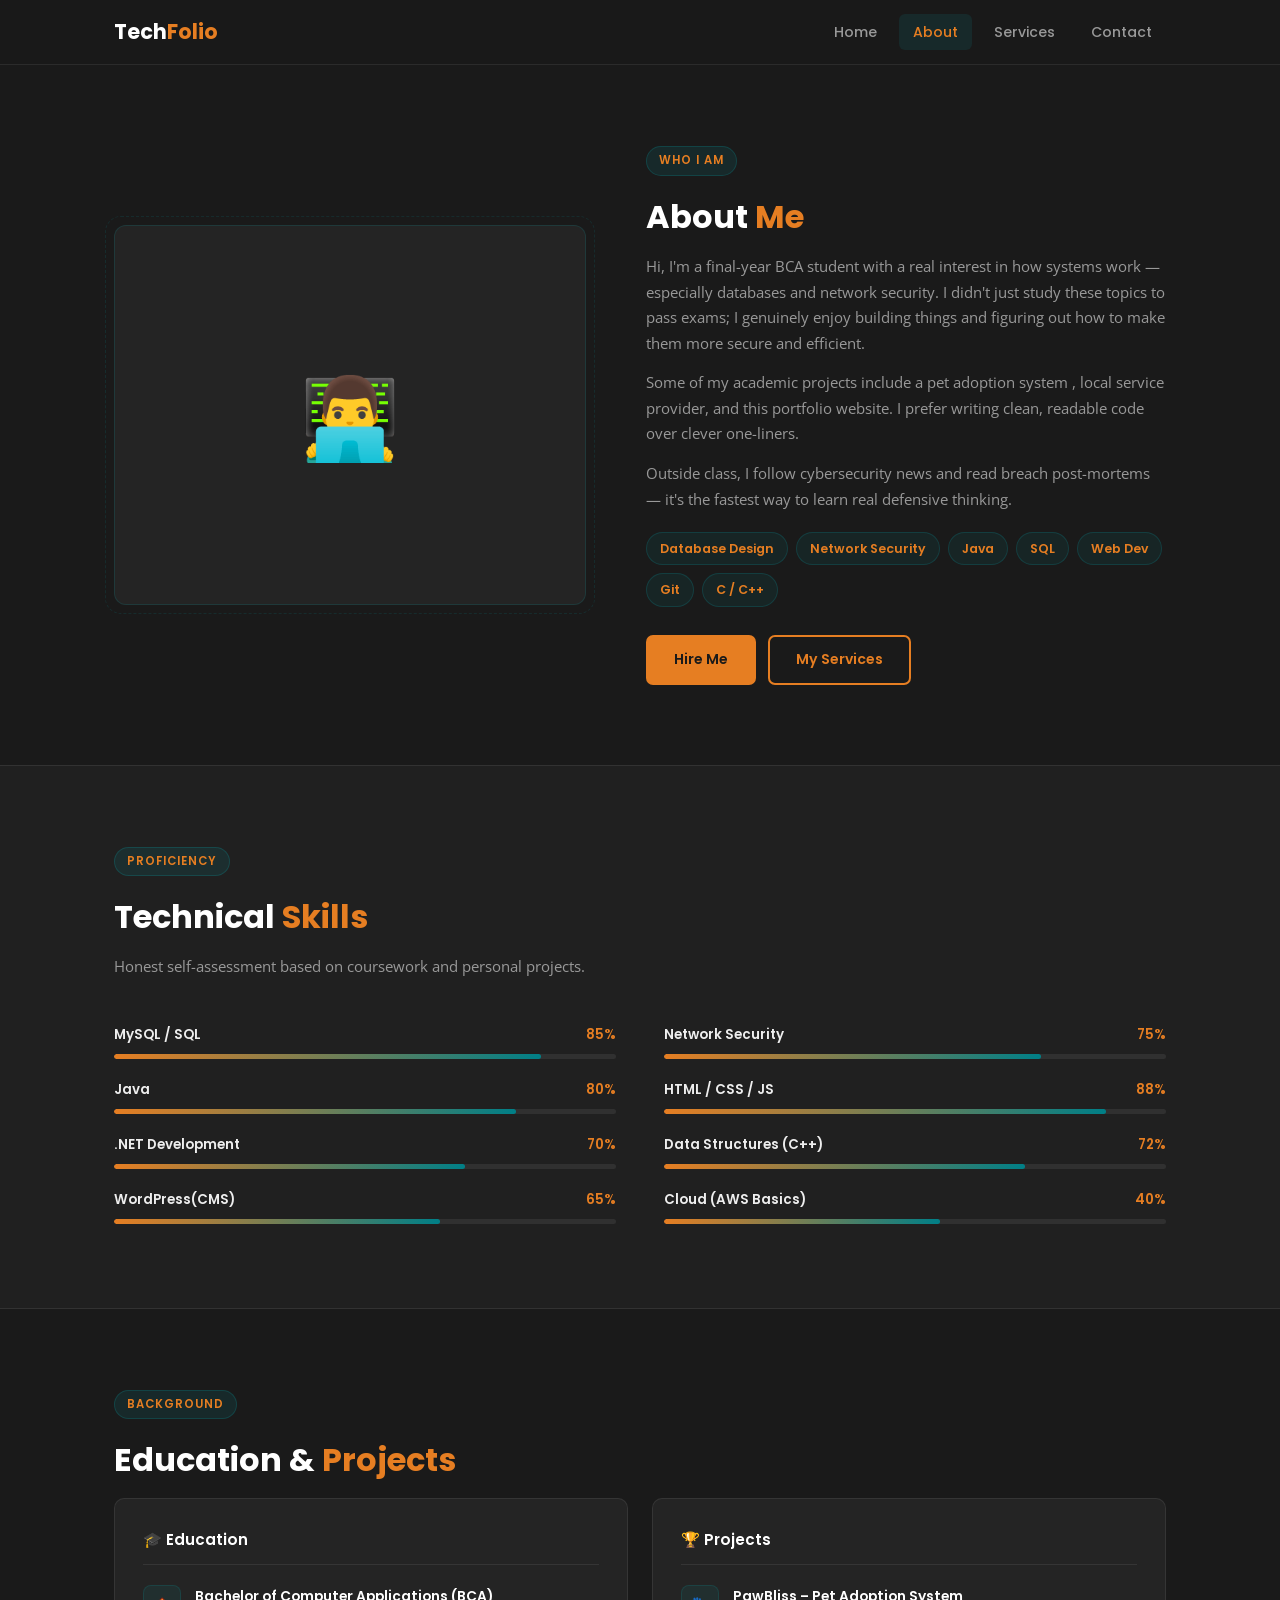
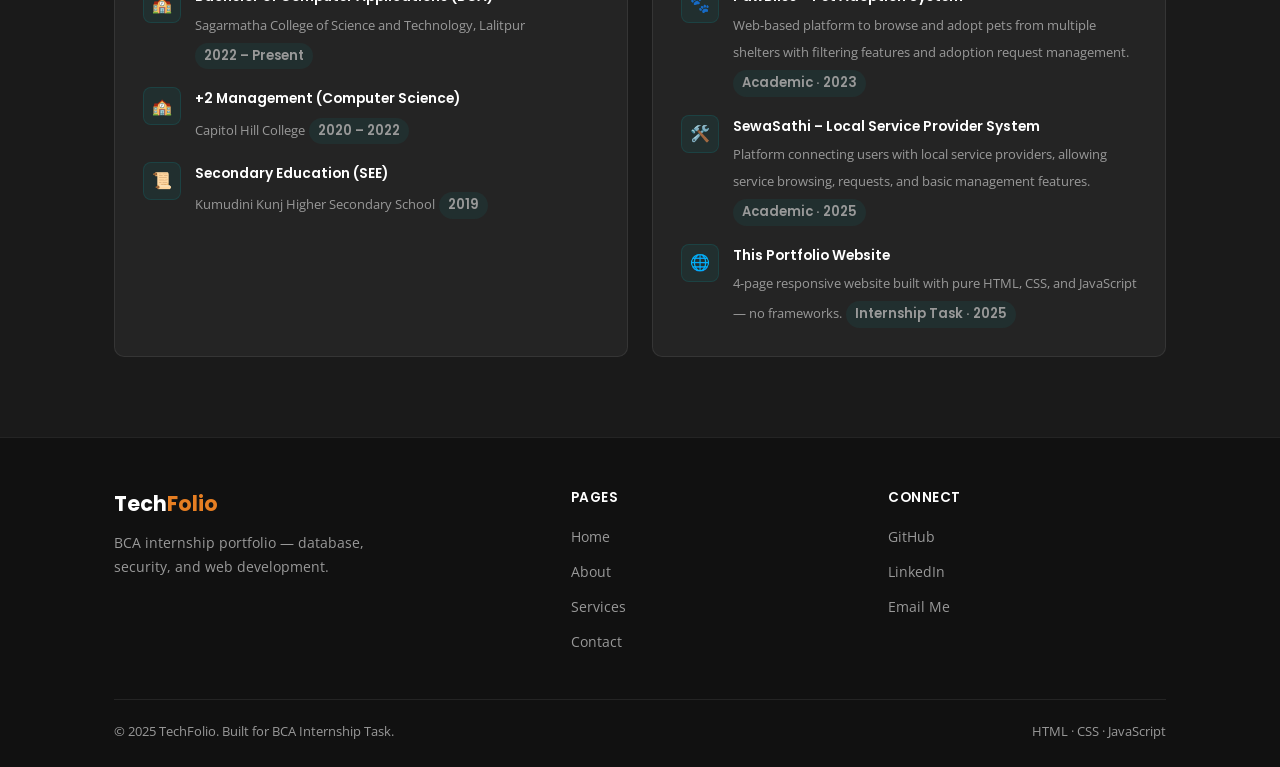
==== about.html @ 035f38fc "Complete About and Contact pages." ====
<!DOCTYPE html>
<html lang="en">
<head>
  <meta charset="UTF-8" />
  <meta name="viewport" content="width=device-width, initial-scale=1.0" />
  <title>About | TechFolio</title>
  <link rel="stylesheet" href="style.css" />
</head>
<body>

<!-- NAV -->
<nav>
  <div class="nav-wrap">
    <a href="index.html" class="logo">Tech<span>Folio</span></a>

    <ul class="nav-links" id="navLinks">
      <li><a href="index.html">Home</a></li>
      <li><a href="about.html" class="active">About</a></li>
      <li><a href="services.html">Services</a></li>
      <li><a href="contact.html">Contact</a></li>
    </ul>

    <button class="hamburger" id="hamburger" aria-label="Toggle menu">
      <span></span>
      <span></span>
      <span></span>
    </button>
  </div>
</nav>

<!-- ABOUT INTRO -->
<section class="section">
  <div class="wrap">
    <div class="about-grid">

      <!-- photo placeholder -->
      <div class="about-img">👨‍💻</div>

      <!-- text -->
      <div class="about-text">
        <span class="tag">Who I Am</span>
        <h1 class="section-title">About <span>Me</span></h1>

        <p>
          Hi, I'm a final-year BCA student with a real interest in how systems
          work — especially databases and network security. I didn't just study
          these topics to pass exams; I genuinely enjoy building things and
          figuring out how to make them more secure and efficient.
        </p>
        <p>
          Some of my academic projects include a pet adoption system
          , local service provider, and this
          portfolio website. I prefer writing clean, readable code over
          clever one-liners.
        </p>
        <p>
          Outside class, I follow cybersecurity news and read breach
          post-mortems — it's the fastest way to learn real defensive thinking.
          
        </p>

        <div class="pills">
          <span class="pill">Database Design</span>
          <span class="pill">Network Security</span>
          <span class="pill">Java</span>
          <span class="pill">SQL</span>
          <span class="pill">Web Dev</span>
          <span class="pill">Git</span>
          <span class="pill">C / C++</span>
        </div>

        <div style="margin-top:28px; display:flex; gap:12px; flex-wrap:wrap;">
          <a href="contact.html" class="btn btn-fill">Hire Me</a>
          <a href="services.html" class="btn btn-outline">My Services</a>
        </div>
      </div>

    </div>
  </div>
</section>

<!-- SKILLS BARS -->
<section class="section skills-bg">
  <div class="wrap">
    <span class="tag">Proficiency</span>
    <h2 class="section-title">Technical <span>Skills</span></h2>
    <p class="section-sub">
      Honest self-assessment based on coursework and personal projects.
    </p>

    <div class="skill-grid">

      <div class="skill-row">
        <div class="skill-top"><span>MySQL / SQL</span><span>85%</span></div>
        <div class="bar-track"><div class="bar-fill" data-w="85"></div></div>
      </div>

      <div class="skill-row">
        <div class="skill-top"><span>Network Security</span><span>75%</span></div>
        <div class="bar-track"><div class="bar-fill" data-w="75"></div></div>
      </div>

      <div class="skill-row">
        <div class="skill-top"><span>Java</span><span>80%</span></div>
        <div class="bar-track"><div class="bar-fill" data-w="80"></div></div>
      </div>

      <div class="skill-row">
        <div class="skill-top"><span>HTML / CSS / JS</span><span>88%</span></div>
        <div class="bar-track"><div class="bar-fill" data-w="88"></div></div>
      </div>

      <div class="skill-row">
        <div class="skill-top"><span>.NET Development</span><span>70%</span></div>
        <div class="bar-track"><div class="bar-fill" data-w="70"></div></div>
      </div>

      <div class="skill-row">
        <div class="skill-top"><span>Data Structures (C++)</span><span>72%</span></div>
        <div class="bar-track"><div class="bar-fill" data-w="72"></div></div>
      </div>

      <div class="skill-row">
        <div class="skill-top"><span>WordPress(CMS)</span><span>65%</span></div>
        <div class="bar-track"><div class="bar-fill" data-w="65"></div></div>
      </div>

      <div class="skill-row">
        <div class="skill-top"><span>Cloud (AWS Basics)</span><span>40%</span></div>
        <div class="bar-track"><div class="bar-fill" data-w="55"></div></div>
      </div>

    </div>
  </div>
</section>

<!-- EDUCATION & PROJECTS -->
<section class="section">
  <div class="wrap">
    <span class="tag">Background</span>
    <h2 class="section-title">Education &amp; <span>Projects</span></h2>

    <div class="info-grid">

      <!-- Education -->
      <div class="info-box">
        <h3>🎓 Education</h3>

        <div class="info-entry">
          <div class="entry-icon">🏫</div>
          <div class="entry-text">
            <strong>Bachelor of Computer Applications (BCA)</strong>
            <span>Sagarmatha College of Science and Technology, Lalitpur</span>
            <span class="entry-year">2022 – Present</span>
          </div>
        </div>

        <div class="info-entry">
          <div class="entry-icon">🏫</div>
          <div class="entry-text">
            <strong>+2 Management (Computer Science)</strong>
            <span>Capitol Hill College</span>
            <span class="entry-year">2020 – 2022</span>
          </div>
        </div>

        <div class="info-entry">
          <div class="entry-icon">📜</div>
          <div class="entry-text">
            <strong>Secondary Education (SEE)</strong>
            <span>Kumudini Kunj Higher Secondary School</span>
            <span class="entry-year">2019</span>
          </div>
        </div>
      </div>

<!-- Projects -->
<div class="info-box">
  <h3>🏆 Projects</h3>

  <div class="info-entry">
    <div class="entry-icon">🐾</div>
    <div class="entry-text">
      <strong>PawBliss – Pet Adoption System</strong>
      <span>Web-based platform to browse and adopt pets from multiple shelters with filtering features and adoption request management.</span>
      <span class="entry-year">Academic · 2023</span>
    </div>
  </div>

  <div class="info-entry">
    <div class="entry-icon">🛠️</div>
    <div class="entry-text">
      <strong>SewaSathi – Local Service Provider System</strong>
      <span>Platform connecting users with local service providers, allowing service browsing, requests, and basic management features.</span>
      <span class="entry-year">Academic · 2025</span>
    </div>
  </div>

        <div class="info-entry">
          <div class="entry-icon">🌐</div>
          <div class="entry-text">
            <strong>This Portfolio Website</strong>
            <span>4-page responsive website built with pure HTML, CSS, and JavaScript — no frameworks.</span>
            <span class="entry-year">Internship Task · 2025</span>
          </div>
        </div>
      </div>

    </div>
  </div>
</section>

<!-- FOOTER -->
<footer>
  <div class="footer-wrap">
    <div class="footer-top">
      <div class="footer-brand">
        <a href="index.html" class="logo">Tech<span>Folio</span></a>
        <p>BCA internship portfolio — database, security, and web development.</p>
      </div>
      <div class="footer-col">
        <h4>Pages</h4>
        <ul>
          <li><a href="index.html">Home</a></li>
          <li><a href="about.html">About</a></li>
          <li><a href="services.html">Services</a></li>
          <li><a href="contact.html">Contact</a></li>
        </ul>
      </div>
      <div class="footer-col">
        <h4>Connect</h4>
        <ul>
          <li><a href="#">GitHub</a></li>
          <li><a href="#">LinkedIn</a></li>
          <li><a href="contact.html">Email Me</a></li>
        </ul>
      </div>
    </div>
    <div class="footer-bottom">
      <p>© 2025 TechFolio. Built for BCA Internship Task.</p>
      <p>HTML · CSS · JavaScript</p>
    </div>
  </div>
</footer>

<script>
  /* Nav toggle */
  var btn   = document.getElementById('hamburger');
  var links = document.getElementById('navLinks');

  btn.addEventListener('click', function () {
    links.classList.toggle('open');
  });

  links.querySelectorAll('a').forEach(function (a) {
    a.addEventListener('click', function () { links.classList.remove('open'); });
  });

  /* Skill bars — animate when they scroll into view */
  var fills = document.querySelectorAll('.bar-fill');

  var observer = new IntersectionObserver(function (entries) {
    entries.forEach(function (entry) {
      if (entry.isIntersecting) {
        var el = entry.target;
        el.style.width = el.getAttribute('data-w') + '%';
        observer.unobserve(el);
      }
    });
  }, { threshold: 0.4 });

  fills.forEach(function (el) { observer.observe(el); });
</script>

</body>
</html>
---- style.css ----
@import url('https://fonts.googleapis.com/css2?family=Poppins:wght@400;600;700&family=Open+Sans:wght@400;500&display=swap');

* {
  margin: 0;
  padding: 0;
  box-sizing: border-box;
}

:root {
  --dark: #1a1a1a;
  --accent:#e67e22;
  --gray: #eeeeee;
  --muted: #999;
  --card: #242424;
  --border: rgba(255,255,255,0.08);
}

body {
  font-family: 'Open Sans', sans-serif;
  background: var(--dark);
  color: var(--gray);
  line-height: 1.7;
}

a {
  text-decoration: none;
  color: inherit;
}

ul {
  list-style: none;
}

/* ---- NAV ---- */

nav {
  position: sticky;
  top: 0;
  z-index: 100;
  background: rgba(26,26,26,0.95);
  backdrop-filter: blur(8px);
  border-bottom: 1px solid var(--border);
  height: 65px;
  display: flex;
  align-items: center;
}

.nav-wrap {
  max-width: 1100px;
  margin: 0 auto;
  padding: 0 24px;
  width: 100%;
  display: flex;
  align-items: center;
  justify-content: space-between;
}

.logo {
  font-family: 'Poppins', sans-serif;
  font-size: 1.3rem;
  font-weight: 700;
  color: #fff;
}

.logo span {
  color: var(--accent);
}

.nav-links {
  display: flex;
  gap: 8px;
}

.nav-links a {
  font-family: 'Poppins', sans-serif;
  font-size: 0.88rem;
  font-weight: 500;
  color: var(--muted);
  padding: 8px 14px;
  border-radius: 6px;
  transition: all 0.25s;
}

.nav-links a:hover {
  color: #fff;
  background: rgba(255,255,255,0.06);
}

.nav-links a.active {
  color: var(--accent);
  background: rgba(0,173,181,0.1);
}

/* hamburger */
.hamburger {
  display: none;
  flex-direction: column;
  gap: 5px;
  background: none;
  border: none;
  cursor: pointer;
  padding: 4px;
}

.hamburger span {
  display: block;
  width: 22px;
  height: 2px;
  background: var(--gray);
  border-radius: 2px;
  transition: 0.25s;
}

/* ---- FOOTER ---- */

footer {
  background: #111;
  border-top: 1px solid var(--border);
  padding: 48px 0 24px;
}

.footer-wrap {
  max-width: 1100px;
  margin: 0 auto;
  padding: 0 24px;
}

.footer-top {
  display: grid;
  grid-template-columns: 1.5fr 1fr 1fr;
  gap: 40px;
  padding-bottom: 36px;
  border-bottom: 1px solid var(--border);
}

.footer-brand p {
  color: var(--muted);
  font-size: 0.88rem;
  margin-top: 10px;
  max-width: 250px;
}

.footer-col h4 {
  font-family: 'Poppins', sans-serif;
  font-size: 0.85rem;
  font-weight: 600;
  color: #fff;
  margin-bottom: 14px;
  text-transform: uppercase;
  letter-spacing: 0.5px;
}

.footer-col li {
  margin-bottom: 8px;
}

.footer-col li a {
  color: var(--muted);
  font-size: 0.88rem;
  transition: color 0.2s;
}

.footer-col li a:hover {
  color: var(--accent);
}

.footer-bottom {
  display: flex;
  justify-content: space-between;
  align-items: center;
  padding-top: 20px;
  font-size: 0.82rem;
  color: var(--muted);
}

/* ---- SHARED UTILITIES ---- */

.wrap {
  max-width: 1100px;
  margin: 0 auto;
  padding: 0 24px;
}

.section {
  padding: 80px 0;
}

.tag {
  display: inline-block;
  font-family: 'Poppins', sans-serif;
  font-size: 0.72rem;
  font-weight: 600;
  color: var(--accent);
  background: rgba(0,173,181,0.1);
  border: 1px solid rgba(0,173,181,0.2);
  padding: 4px 12px;
  border-radius: 20px;
  letter-spacing: 1px;
  text-transform: uppercase;
  margin-bottom: 14px;
}

h1, h2, h3 {
  font-family: 'Poppins', sans-serif;
}

.section-title {
  font-size: 2rem;
  font-weight: 700;
  color: #fff;
  margin-bottom: 10px;
}

.section-title span {
  color: var(--accent);
}

.section-sub {
  color: var(--muted);
  font-size: 0.95rem;
  margin-bottom: 44px;
  max-width: 520px;
}

.btn {
  display: inline-block;
  padding: 11px 26px;
  border-radius: 7px;
  font-family: 'Poppins', sans-serif;
  font-size: 0.88rem;
  font-weight: 600;
  cursor: pointer;
  transition: all 0.25s;
  border: 2px solid transparent;
}

.btn-fill {
  background: var(--accent);
  color: var(--dark);
}

.btn-fill:hover {
  background: #a94400;
  transform: translateY(-2px);
}

.btn-outline {
  background: transparent;
  border-color: var(--accent);
  color: var(--accent);
}

.btn-outline:hover {
  background: var(--accent);
  color: var(--dark);
  transform: translateY(-2px);
}

/* ---- HOME PAGE ---- */

.hero {
  min-height: calc(100vh - 65px);
  display: flex;
  align-items: center;
  padding: 60px 0;
  position: relative;
  overflow: hidden;
}

/* subtle dot pattern */
.hero::before {
  content: '';
  position: absolute;
  inset: 0;
  background-image: radial-gradient(rgba(0,173,181,0.08) 1px, transparent 1px);
  background-size: 30px 30px;
  pointer-events: none;
}

.hero-inner {
  position: relative;
  z-index: 1;
}

.hero-badge {
  font-family: 'Poppins', sans-serif;
  font-size: 0.78rem;
  font-weight: 600;
  color: var(--accent);
  letter-spacing: 1.5px;
  text-transform: uppercase;
  margin-bottom: 18px;
  display: flex;
  align-items: center;
  gap: 10px;
}

.hero-badge::before {
  content: '';
  display: block;
  width: 24px;
  height: 2px;
  background: var(--accent);
}

.hero h1 {
  font-size: clamp(2.2rem, 5vw, 3.6rem);
  font-weight: 700;
  color: #fff;
  line-height: 1.15;
  margin-bottom: 18px;
  letter-spacing: -1px;
}

.hero h1 span {
  color: var(--accent);
}

.hero p {
  color: var(--muted);
  font-size: 1rem;
  max-width: 480px;
  margin-bottom: 32px;
}

.hero-btns {
  display: flex;
  gap: 14px;
  flex-wrap: wrap;
}

.hero-stats {
  display: flex;
  gap: 40px;
  margin-top: 52px;
  padding-top: 36px;
  border-top: 1px solid var(--border);
}

.hero-stats div h3 {
  font-size: 1.9rem;
  font-weight: 700;
  color: var(--accent);
}

.hero-stats div p {
  font-size: 0.82rem;
  color: var(--muted);
  margin: 0;
}

/* service cards on home */
.cards-grid {
  display: grid;
  grid-template-columns: repeat(2, 1fr);
  gap: 20px;
}

.card {
  background: var(--card);
  border: 1px solid var(--border);
  border-radius: 10px;
  padding: 28px;
  transition: all 0.25s;
  position: relative;
  overflow: hidden;
}

.card::before {
  content: '';
  position: absolute;
  top: 0;
  left: 0;
  width: 3px;
  height: 0;
  background: var(--accent);
  transition: height 0.35s;
}

.card:hover::before {
  height: 100%;
}

.card:hover {
  border-color: var(--accent);
  box-shadow: 0 10px 30px -15px rgba(230, 126, 34, 0.3);
  transform: translateY(-5px);
}

.card-icon {
  font-size: 1.5rem;
  margin-bottom: 14px;
}

.card h3 {
  font-size: 1rem;
  font-weight: 600;
  color: #fff;
  margin-bottom: 8px;
}

.card p {
  font-size: 0.88rem;
  color: var(--muted);
}

.cta-box {
  background: rgba(0,173,181,0.06);
  border: 1px solid rgba(0,173,181,0.18);
  border-radius: 12px;
  padding: 56px 40px;
  text-align: center;
}

.cta-box h2 {
  font-size: 1.8rem;
  font-weight: 700;
  color: #fff;
  margin-bottom: 10px;
}

.cta-box p {
  color: var(--muted);
  margin-bottom: 26px;
}

.cta-btns {
  display: flex;
  gap: 14px;
  justify-content: center;
  flex-wrap: wrap;
}

/* ---- ABOUT PAGE ---- */

.about-grid {
  display: grid;
  grid-template-columns: 1fr 1.1fr;
  gap: 60px;
  align-items: center;
}

.about-img {
  background: var(--card);
  border: 1px solid rgba(0,173,181,0.15);
  border-radius: 12px;
  height: 380px;
  display: flex;
  align-items: center;
  justify-content: center;
  font-size: 5rem;
  position: relative;
}

.about-img::after {
  content: '';
  position: absolute;
  inset: -10px;
  border: 1px dashed rgba(0,173,181,0.12);
  border-radius: 16px;
}

.about-text p {
  color: var(--muted);
  font-size: 0.94rem;
  margin-bottom: 14px;
}

.pills {
  display: flex;
  flex-wrap: wrap;
  gap: 8px;
  margin-top: 20px;
}

.pill {
  font-family: 'Poppins', sans-serif;
  font-size: 0.78rem;
  font-weight: 600;
  color: var(--accent);
  background: rgba(0,173,181,0.08);
  border: 1px solid rgba(0,173,181,0.18);
  padding: 5px 13px;
  border-radius: 20px;
}

/* skill bars */
.skills-bg {
  background: #202020;
  border-top: 1px solid var(--border);
  border-bottom: 1px solid var(--border);
}

.skill-grid {
  display: grid;
  grid-template-columns: 1fr 1fr;
  gap: 16px 48px;
}

.skill-row {
  margin-bottom: 4px;
}

.skill-top {
  display: flex;
  justify-content: space-between;
  font-family: 'Poppins', sans-serif;
  font-size: 0.84rem;
  font-weight: 600;
  color: var(--gray);
  margin-bottom: 7px;
}

.skill-top span:last-child {
  color: var(--accent);
}

.bar-track {
  background: rgba(255,255,255,0.07);
  border-radius: 4px;
  height: 5px;
  overflow: hidden;
}

.bar-fill {
  height: 100%;
  background: linear-gradient(90deg, var(--accent), #007f87);
  border-radius: 4px;
  width: 0;
  transition: width 1.2s ease;
}

/* info cards */
.info-grid {
  display: grid;
  grid-template-columns: 1fr 1fr;
  gap: 24px;
}

.info-box {
  background: var(--card);
  border: 1px solid var(--border);
  border-radius: 10px;
  padding: 28px;
}

.info-box h3 {
  font-size: 0.95rem;
  font-weight: 600;
  color: #fff;
  margin-bottom: 20px;
  padding-bottom: 12px;
  border-bottom: 1px solid var(--border);
}

.info-entry {
  display: flex;
  gap: 14px;
  margin-bottom: 18px;
}

.info-entry:last-child {
  margin-bottom: 0;
}

.entry-icon {
  width: 38px;
  height: 38px;
  background: rgba(0,173,181,0.08);
  border: 1px solid rgba(0,173,181,0.15);
  border-radius: 8px;
  display: flex;
  align-items: center;
  justify-content: center;
  font-size: 1rem;
  flex-shrink: 0;
}

.entry-text strong {
  display: block;
  font-family: 'Poppins', sans-serif;
  font-size: 0.86rem;
  font-weight: 600;
  color: #fff;
  margin-bottom: 2px;
}

.entry-text span {
  font-size: 0.82rem;
  color: var(--muted);
}

.entry-year {
  display: inline-block;
  margin-top: 5px;
  font-family: 'Poppins', sans-serif;
  font-size: 0.72rem;
  font-weight: 600;
  color: var(--accent);
  background: rgba(0,173,181,0.08);
  padding: 2px 9px;
  border-radius: 20px;
}

/* ---- SERVICES PAGE ---- */

.services-grid {
  display: grid;
  grid-template-columns: repeat(3, 1fr);
  gap: 22px;
}

.svc-card {
  background: var(--card);
  border: 1px solid var(--border);
  border-radius: 10px;
  padding: 30px 26px;
  transition: all 0.25s;
  position: relative;
  overflow: hidden;
}

.svc-card::before {
  content: '';
  position: absolute;
  top: 0; left: 0;
  width: 3px;
  height: 0;
  background: var(--accent);
  transition: height 0.35s;
}

.svc-card:hover::before {
  height: 100%;
}

.svc-card:hover {
  border-color: rgba(0,173,181,0.2);
  transform: translateY(-4px);
}

.svc-icon {
  font-size: 1.6rem;
  margin-bottom: 16px;
}

.svc-card h3 {
  font-size: 1rem;
  font-weight: 600;
  color: #fff;
  margin-bottom: 10px;
}

.svc-card p {
  font-size: 0.86rem;
  color: var(--muted);
  line-height: 1.7;
  margin-bottom: 16px;
}

.svc-tags {
  display: flex;
  flex-wrap: wrap;
  gap: 6px;
}

.svc-tag {
  font-family: 'Poppins', sans-serif;
  font-size: 0.72rem;
  font-weight: 600;
  color: var(--accent);
  background: rgba(0,173,181,0.07);
  border: 1px solid rgba(0,173,181,0.15);
  padding: 3px 9px;
  border-radius: 5px;
}

.steps-grid {
  display: grid;
  grid-template-columns: repeat(4, 1fr);
  gap: 20px;
  text-align: center;
}

.step-num {
  width: 50px;
  height: 50px;
  border-radius: 50%;
  background: rgba(0,173,181,0.1);
  border: 2px solid rgba(0,173,181,0.25);
  display: flex;
  align-items: center;
  justify-content: center;
  font-family: 'Poppins', sans-serif;
  font-size: 1rem;
  font-weight: 700;
  color: var(--accent);
  margin: 0 auto 14px;
}

.step h4 {
  font-size: 0.9rem;
  font-weight: 600;
  color: #fff;
  margin-bottom: 6px;
}

.step p {
  font-size: 0.82rem;
  color: var(--muted);
}

.tech-list {
  display: flex;
  flex-wrap: wrap;
  justify-content: center;
  gap: 10px;
  margin-top: 36px;
}

.tech-pill {
  font-family: 'Poppins', sans-serif;
  font-size: 0.8rem;
  font-weight: 600;
  color: var(--muted);
  background: var(--card);
  border: 1px solid var(--border);
  padding: 9px 16px;
  border-radius: 7px;
  transition: all 0.2s;
}

.tech-pill:hover {
  border-color: var(--accent);
  color: var(--accent);
}

/* ---- CONTACT PAGE ---- */

.contact-layout {
  display: grid;
  grid-template-columns: 1fr 1.6fr;
  gap: 44px;
  align-items: start;
}

.contact-info h3 {
  font-size: 1.2rem;
  font-weight: 700;
  color: #fff;
  margin-bottom: 10px;
}

.contact-info > p {
  color: var(--muted);
  font-size: 0.9rem;
  margin-bottom: 28px;
}

.c-items {
  display: flex;
  flex-direction: column;
  gap: 14px;
}

.c-item {
  display: flex;
  gap: 14px;
  align-items: flex-start;
  background: var(--card);
  border: 1px solid var(--border);
  border-radius: 9px;
  padding: 16px;
  transition: border-color 0.2s;
}

.c-item:hover {
  border-color: rgba(0,173,181,0.2);
}

.c-icon {
  width: 40px;
  height: 40px;
  background: rgba(0,173,181,0.08);
  border: 1px solid rgba(0,173,181,0.15);
  border-radius: 8px;
  display: flex;
  align-items: center;
  justify-content: center;
  font-size: 1rem;
  flex-shrink: 0;
}

.c-text strong {
  display: block;
  font-family: 'Poppins', sans-serif;
  font-size: 0.8rem;
  font-weight: 700;
  color: var(--muted);
  text-transform: uppercase;
  letter-spacing: 0.4px;
  margin-bottom: 2px;
}

.c-text span {
  font-size: 0.88rem;
  color: #fff;
}

.form-box {
  background: var(--card);
  border: 1px solid var(--border);
  border-radius: 12px;
  padding: 36px;
}

.form-box h3 {
  font-size: 1.1rem;
  font-weight: 700;
  color: #fff;
  margin-bottom: 6px;
}

.form-box > p {
  color: var(--muted);
  font-size: 0.86rem;
  margin-bottom: 24px;
}

.row2 {
  display: grid;
  grid-template-columns: 1fr 1fr;
  gap: 14px;
}

.form-group {
  display: flex;
  flex-direction: column;
  margin-bottom: 16px;
}

.form-group label {
  font-family: 'Poppins', sans-serif;
  font-size: 0.78rem;
  font-weight: 600;
  color: var(--muted);
  text-transform: uppercase;
  letter-spacing: 0.4px;
  margin-bottom: 6px;
}

.form-group input,
.form-group select,
.form-group textarea {
  background: rgba(255,255,255,0.04);
  border: 1px solid rgba(255,255,255,0.09);
  border-radius: 7px;
  color: var(--gray);
  font-family: 'Open Sans', sans-serif;
  font-size: 0.9rem;
  padding: 11px 14px;
  outline: none;
  transition: border-color 0.2s;
}

.form-group input::placeholder,
.form-group textarea::placeholder {
  color: rgba(153,153,153,0.4);
}

.form-group input:focus,
.form-group select:focus,
.form-group textarea:focus {
  border-color: var(--accent);
}

.form-group select option {
  background: #2a2a2a;
}

.form-group textarea {
  resize: vertical;
  min-height: 120px;
}

.submit-btn {
  width: 100%;
  padding: 13px;
  text-align: center;
  margin-top: 6px;
}

.form-msg {
  display: none;
  margin-top: 14px;
  padding: 12px 16px;
  border-radius: 7px;
  font-family: 'Poppins', sans-serif;
  font-size: 0.86rem;
  font-weight: 600;
}

.form-msg.ok {
  display: block;
  background: rgba(34,197,94,0.08);
  border: 1px solid rgba(34,197,94,0.2);
  color: #22c55e;
}

.form-msg.err {
  display: block;
  background: rgba(248,113,113,0.08);
  border: 1px solid rgba(248,113,113,0.2);
  color: #f87171;
}

/* ---- RESPONSIVE ---- */

@media (max-width: 900px) {
  .services-grid { grid-template-columns: repeat(2, 1fr); }
  .steps-grid    { grid-template-columns: repeat(2, 1fr); }
  .footer-top    { grid-template-columns: 1fr 1fr; }
}

@media (max-width: 700px) {
  .nav-links {
    display: none;
    position: fixed;
    top: 65px;
    left: 0; right: 0;
    background: rgba(26,26,26,0.98);
    backdrop-filter: blur(12px);
    flex-direction: column;
    padding: 16px;
    border-bottom: 1px solid var(--border);
    gap: 4px;
  }

  .nav-links.open { display: flex; }
  .nav-links a    { padding: 12px 14px; }
  .hamburger      { display: flex; }

  .cards-grid      { grid-template-columns: 1fr; }
  .about-grid      { grid-template-columns: 1fr; }
  .about-img       { display: none; }
  .skill-grid      { grid-template-columns: 1fr; }
  .info-grid       { grid-template-columns: 1fr; }
  .services-grid   { grid-template-columns: 1fr; }
  .contact-layout  { grid-template-columns: 1fr; }
  .row2            { grid-template-columns: 1fr; }
  .footer-top      { grid-template-columns: 1fr; }
  .footer-bottom   { flex-direction: column; gap: 8px; text-align: center; }
  .hero-stats      { flex-wrap: wrap; gap: 24px; }
}

@media (max-width: 480px) {
  .hero h1         { font-size: 2rem; }
  .hero-btns       { flex-direction: column; }
  .hero-btns .btn  { width: 100%; text-align: center; }
  .form-box        { padding: 24px 18px; }
  .section-title   { font-size: 1.6rem; }
}
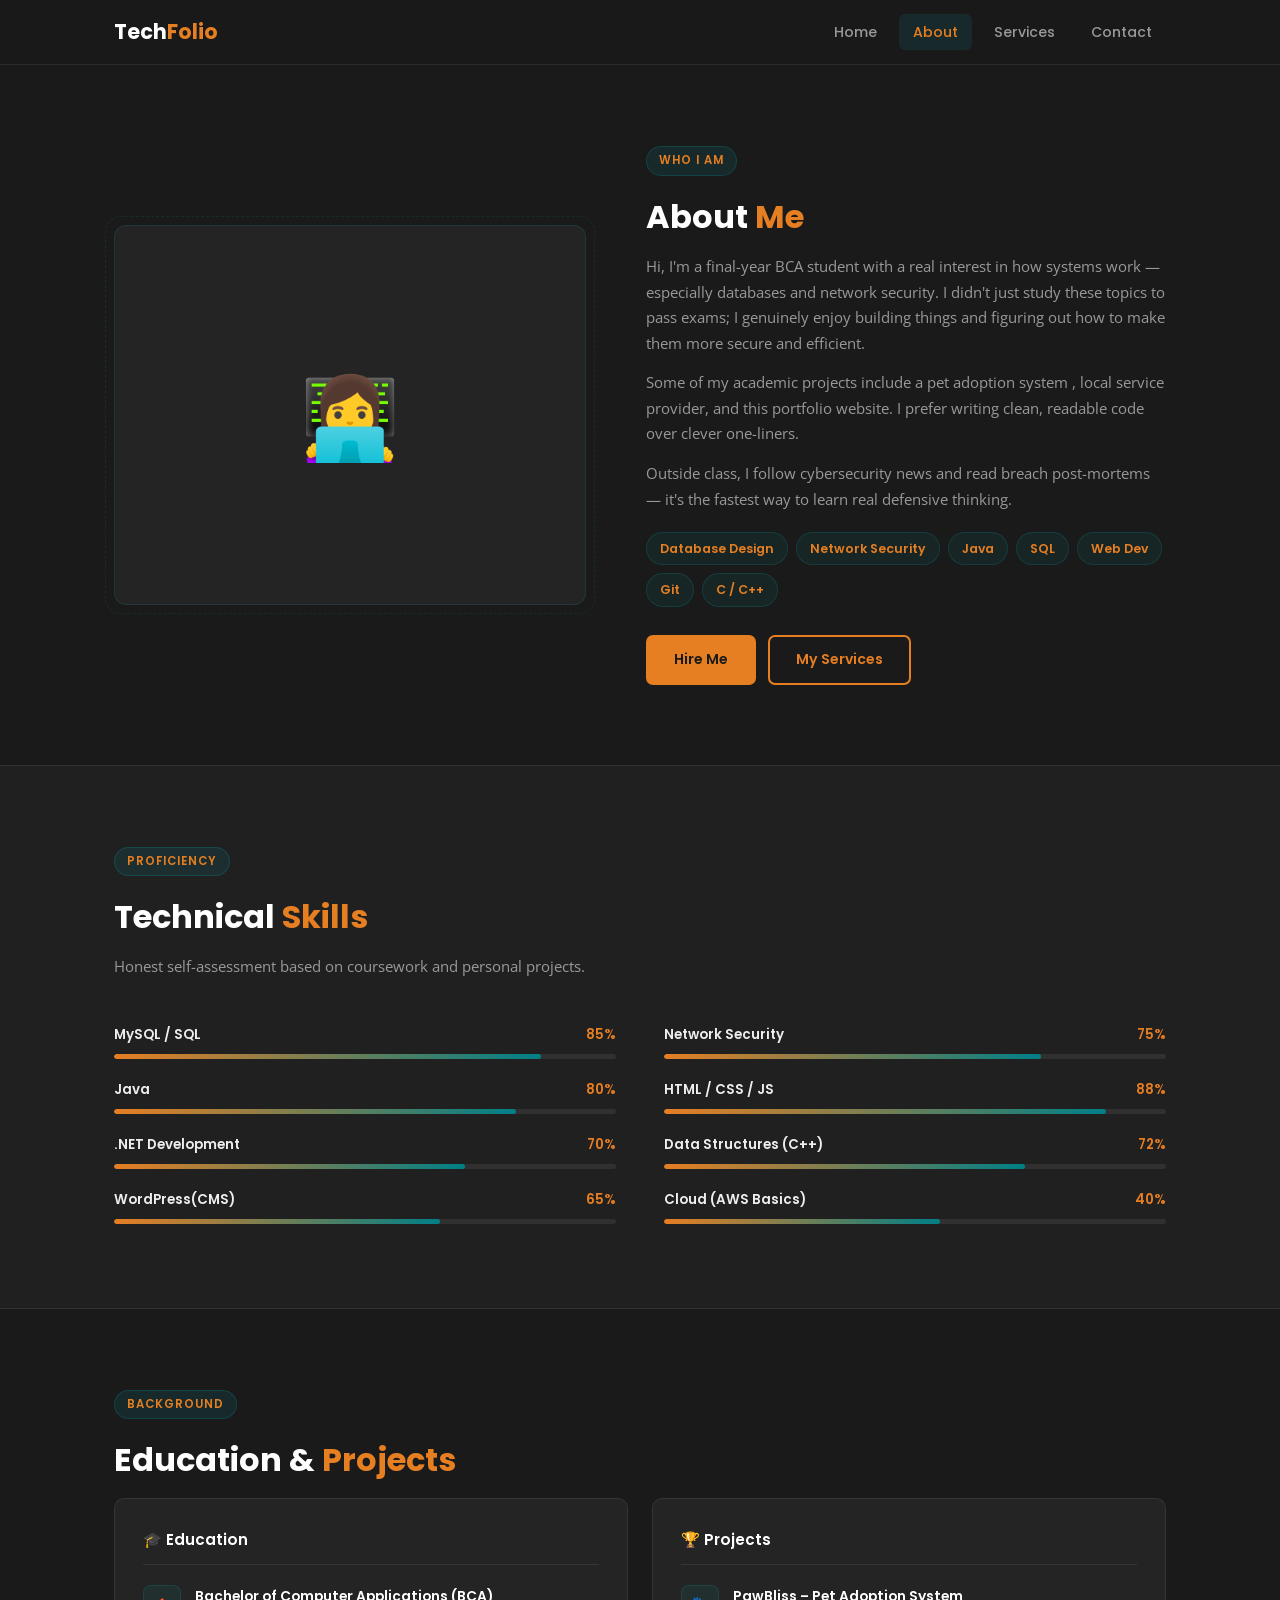
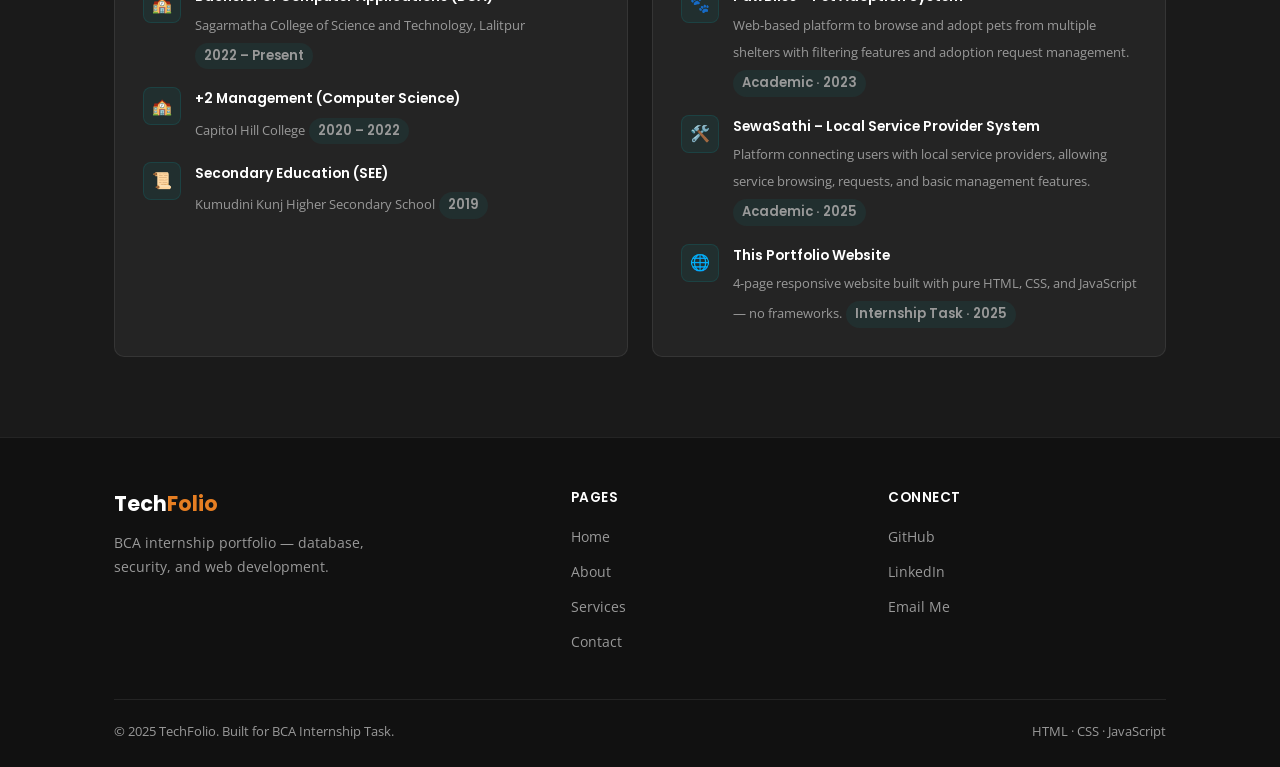
==== commit 017a5ff9: "Update about.html" ====
--- a/about.html
+++ b/about.html
@@ -34,8 +34,7 @@
     <div class="about-grid">
 
       <!-- photo placeholder -->
-      <div class="about-img">👨‍💻</div>
-
+      <div class="about-img">👩‍💻</div>
       <!-- text -->
       <div class="about-text">
         <span class="tag">Who I Am</span>
